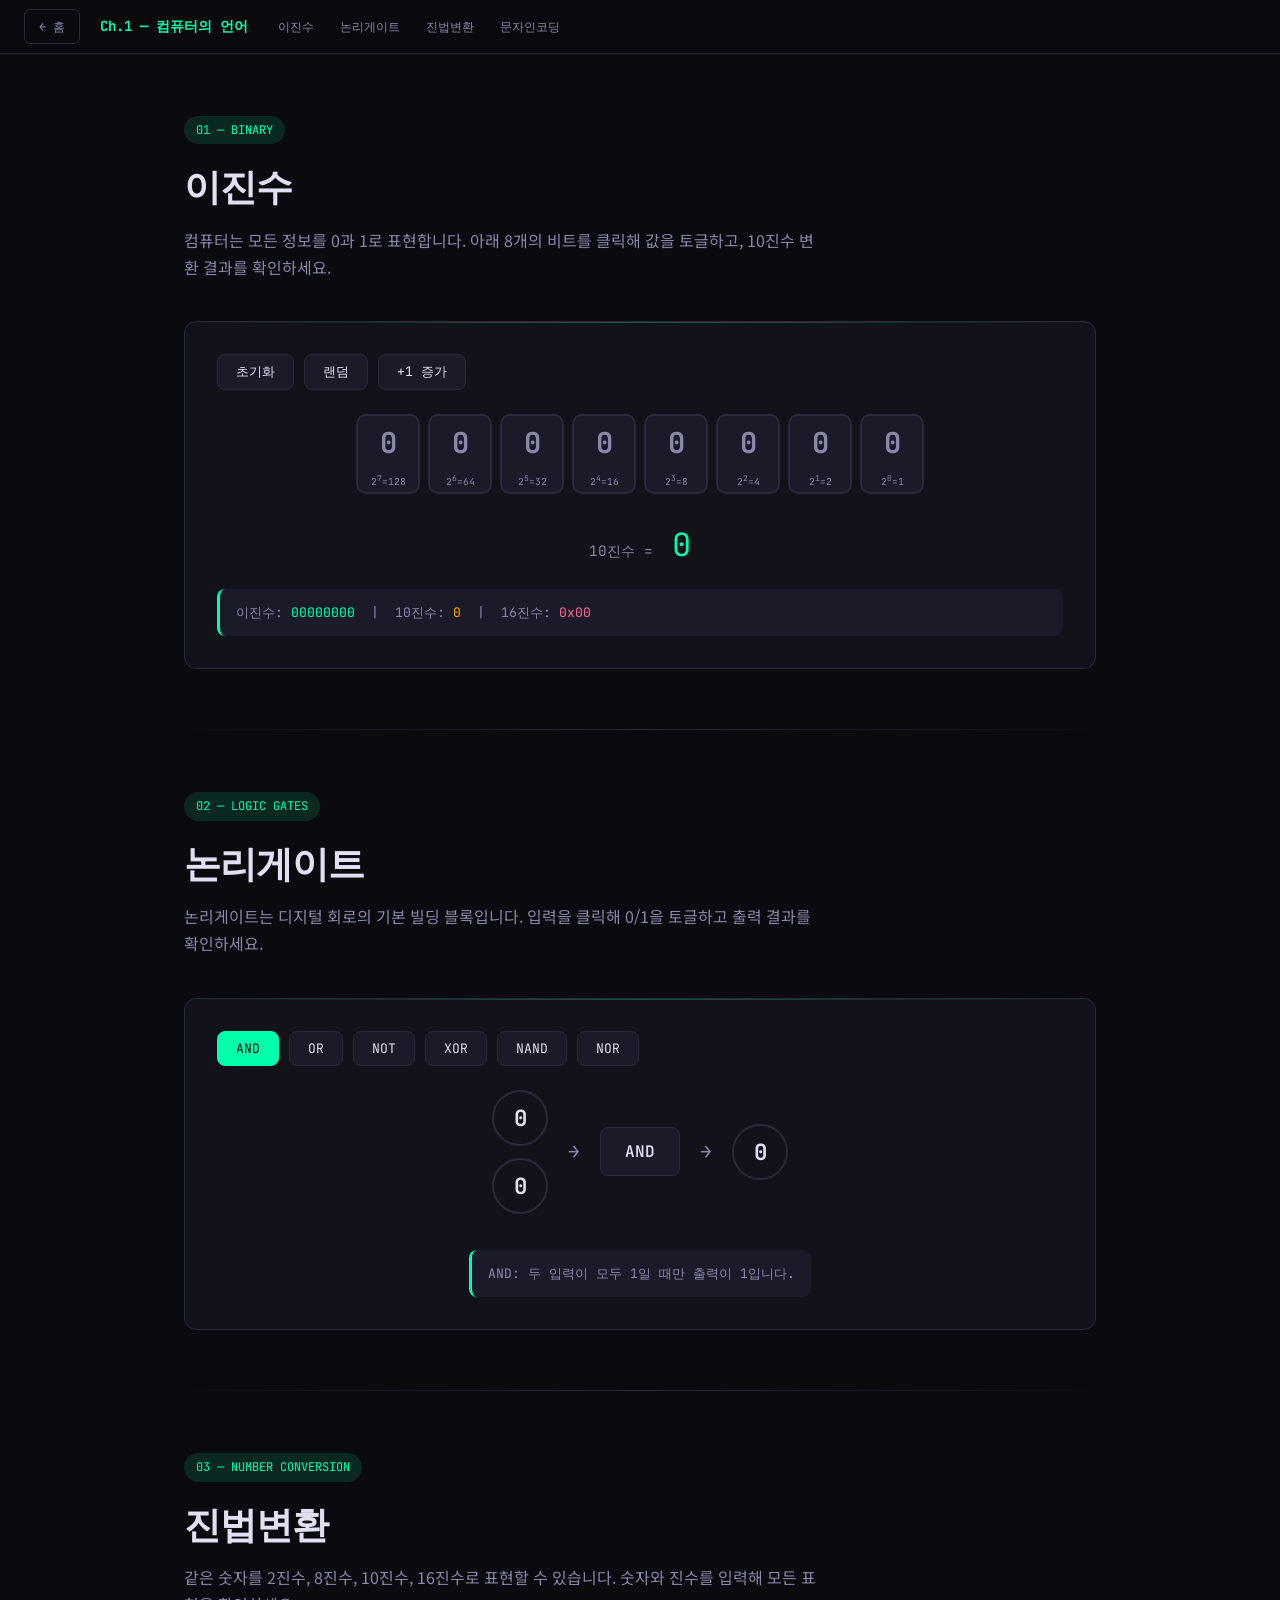
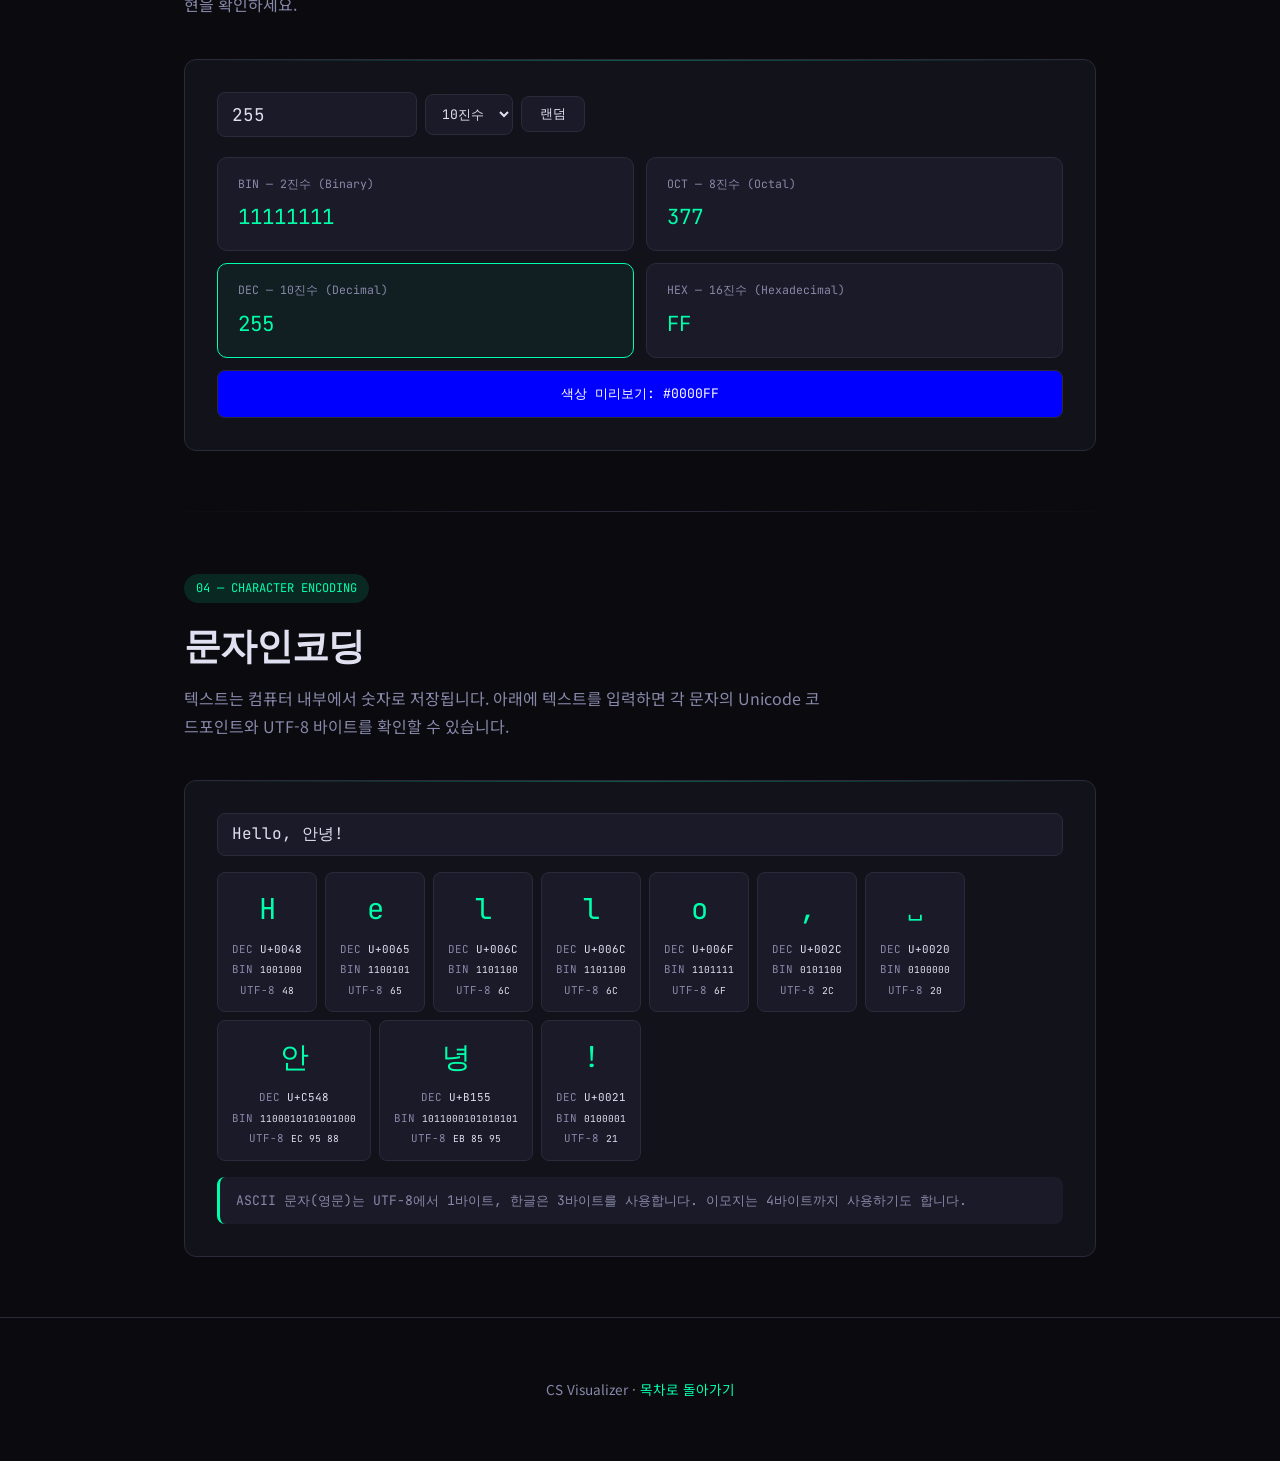
==== ch1.html @ 7693b70a "feat: 멀티페이지 구조로 전환 + 9챕터 24→38개 인터랙티브 섹션 구조 변경: - index.html → 랜딩 페이지 (9챕터 카드) - style.css → 공유 CSS " ====
<!DOCTYPE html>
<html lang="ko">
<head>
<meta charset="UTF-8">
<meta name="viewport" content="width=device-width, initial-scale=1.0">
<title>Ch.1 컴퓨터의 언어 | CS Visualizer</title>
<link href="https://fonts.googleapis.com/css2?family=JetBrains+Mono:wght@300;400;500;600;700&family=Noto+Sans+KR:wght@300;400;500;700&display=swap" rel="stylesheet">
<link rel="stylesheet" href="style.css">
</head>
<body class="page-body">
<nav class="page-nav">
  <a href="index.html" class="nav-back">← 홈</a>
  <div class="nav-chapter-title" style="color:var(--accent)">Ch.1 — 컴퓨터의 언어</div>
  <div class="nav-sections">
    <a href="#binary" class="nav-sec-link">이진수</a>
    <a href="#gates" class="nav-sec-link">논리게이트</a>
    <a href="#numconv" class="nav-sec-link">진법변환</a>
    <a href="#encoding" class="nav-sec-link">문자인코딩</a>
  </div>
</nav>

<!-- SECTION 1: 이진수 -->
<section id="binary">
  <div class="section-header">
    <div class="tag tag-ch1">01 — BINARY</div>
    <h2>이진수</h2>
    <p>컴퓨터는 모든 정보를 0과 1로 표현합니다. 아래 8개의 비트를 클릭해 값을 토글하고, 10진수 변환 결과를 확인하세요.</p>
  </div>
  <div class="viz-box">
    <div class="controls">
      <button class="btn" onclick="resetBinary()">초기화</button>
      <button class="btn" onclick="randomBinary()">랜덤</button>
      <button class="btn" onclick="incrementBinary()">+1 증가</button>
    </div>
    <div class="binary-display" id="binaryDisplay"></div>
    <div class="decimal-result" id="decimalResult">
      <small>10진수 =</small> <span id="decVal">0</span>
    </div>
    <div class="info-text" id="binaryInfo">
      각 비트는 2의 거듭제곱 자리값을 가집니다. 가장 왼쪽 비트(MSB)는 2⁷=128, 가장 오른쪽 비트(LSB)는 2⁰=1입니다.
    </div>
  </div>
</section>

<div class="section-divider"></div>

<!-- SECTION 2: 논리게이트 -->
<section id="gates">
  <div class="section-header">
    <div class="tag tag-ch1">02 — LOGIC GATES</div>
    <h2>논리게이트</h2>
    <p>논리게이트는 디지털 회로의 기본 빌딩 블록입니다. 입력을 클릭해 0/1을 토글하고 출력 결과를 확인하세요.</p>
  </div>
  <div class="viz-box">
    <div class="controls" id="gateTabs"></div>
    <div class="gate-container" id="gateContainer">
      <div class="gate-row" id="gateRow">
        <!-- rendered by JS -->
      </div>
      <div class="info-text" id="gateInfo"></div>
    </div>
  </div>
</section>

<div class="section-divider"></div>

<!-- SECTION 3: 진법변환 -->
<section id="numconv">
  <div class="section-header">
    <div class="tag tag-ch1">03 — NUMBER CONVERSION</div>
    <h2>진법변환</h2>
    <p>같은 숫자를 2진수, 8진수, 10진수, 16진수로 표현할 수 있습니다. 숫자와 진수를 입력해 모든 표현을 확인하세요.</p>
  </div>
  <div class="viz-box">
    <div class="numconv-input-group" style="margin-bottom:20px">
      <input type="text" class="numconv-input" id="numconvInput" placeholder="숫자 입력" value="255" oninput="convertNum()">
      <select class="numconv-select" id="numconvBase" onchange="convertNum()">
        <option value="2">2진수</option>
        <option value="8">8진수</option>
        <option value="10" selected>10진수</option>
        <option value="16">16진수</option>
      </select>
      <button class="btn" onclick="randomNumConv()">랜덤</button>
    </div>
    <div class="numconv-grid" id="numconvGrid"></div>
    <div id="colorPreviewWrap"></div>
  </div>
</section>

<div class="section-divider"></div>

<!-- SECTION 4: 문자인코딩 -->
<section id="encoding">
  <div class="section-header">
    <div class="tag tag-ch1">04 — CHARACTER ENCODING</div>
    <h2>문자인코딩</h2>
    <p>텍스트는 컴퓨터 내부에서 숫자로 저장됩니다. 아래에 텍스트를 입력하면 각 문자의 Unicode 코드포인트와 UTF-8 바이트를 확인할 수 있습니다.</p>
  </div>
  <div class="viz-box">
    <input type="text" class="enc-input" id="encInput" placeholder="텍스트를 입력하세요... (예: Hello, 안녕)" value="Hello, 안녕!" oninput="updateEncoding()">
    <div class="enc-display" id="encDisplay"></div>
    <div class="info-text" style="margin-top:16px">
      ASCII 문자(영문)는 UTF-8에서 1바이트, 한글은 3바이트를 사용합니다. 이모지는 4바이트까지 사용하기도 합니다.
    </div>
  </div>
</section>

<footer>CS Visualizer · <a href="index.html" style="color:var(--accent);text-decoration:none;">목차로 돌아가기</a></footer>

<script>
// ─────────────────────────────────────────
// SECTION 1: BINARY
// ─────────────────────────────────────────
const binaryBits = [0, 0, 0, 0, 0, 0, 0, 0];

function initBinary() {
  const display = document.getElementById('binaryDisplay');
  display.innerHTML = '';
  binaryBits.forEach((bit, i) => {
    const weight = Math.pow(2, 7 - i);
    const cell = document.createElement('div');
    cell.className = 'bit-cell' + (bit ? ' on' : '');
    cell.id = 'bit-' + i;
    cell.innerHTML = `<div class="bit-val">${bit}</div><div class="bit-weight">2<sup>${7 - i}</sup>=${weight}</div>`;
    cell.onclick = () => toggleBit(i);
    display.appendChild(cell);
  });
  updateDecimal();
}

function toggleBit(i) {
  binaryBits[i] = binaryBits[i] ? 0 : 1;
  const cell = document.getElementById('bit-' + i);
  const val = cell.querySelector('.bit-val');
  val.textContent = binaryBits[i];
  if (binaryBits[i]) {
    cell.classList.add('on');
  } else {
    cell.classList.remove('on');
  }
  updateDecimal();
}

function updateDecimal() {
  const dec = binaryBits.reduce((acc, bit, i) => acc + bit * Math.pow(2, 7 - i), 0);
  document.getElementById('decVal').textContent = dec;
  const binStr = binaryBits.join('');
  const hexStr = dec.toString(16).toUpperCase().padStart(2, '0');
  document.getElementById('binaryInfo').innerHTML =
    `이진수: <span style="color:var(--accent)">${binStr}</span> &nbsp;|&nbsp; 10진수: <span style="color:var(--accent4)">${dec}</span> &nbsp;|&nbsp; 16진수: <span style="color:var(--accent2)">0x${hexStr}</span>`;
}

function resetBinary() {
  binaryBits.fill(0);
  initBinary();
}

function randomBinary() {
  for (let i = 0; i < 8; i++) {
    binaryBits[i] = Math.random() > 0.5 ? 1 : 0;
  }
  initBinary();
}

function incrementBinary() {
  let carry = 1;
  for (let i = 7; i >= 0 && carry; i--) {
    const sum = binaryBits[i] + carry;
    binaryBits[i] = sum % 2;
    carry = Math.floor(sum / 2);
  }
  initBinary();
}

// ─────────────────────────────────────────
// SECTION 2: LOGIC GATES
// ─────────────────────────────────────────
const gates = [
  { name: 'AND',  twoInput: true,  fn: (a, b) => a & b,  desc: 'AND: 두 입력이 모두 1일 때만 출력이 1입니다.' },
  { name: 'OR',   twoInput: true,  fn: (a, b) => a | b,  desc: 'OR: 두 입력 중 하나라도 1이면 출력이 1입니다.' },
  { name: 'NOT',  twoInput: false, fn: (a) => a ? 0 : 1, desc: 'NOT: 입력의 반대 값을 출력합니다. 인버터라고도 합니다.' },
  { name: 'XOR',  twoInput: true,  fn: (a, b) => a ^ b,  desc: 'XOR: 두 입력이 다를 때만 출력이 1입니다 (배타적 OR).' },
  { name: 'NAND', twoInput: true,  fn: (a, b) => (a & b) ? 0 : 1, desc: 'NAND: AND의 반대입니다. 두 입력이 모두 1일 때만 출력이 0입니다.' },
  { name: 'NOR',  twoInput: true,  fn: (a, b) => (a | b) ? 0 : 1, desc: 'NOR: OR의 반대입니다. 두 입력이 모두 0일 때만 출력이 1입니다.' },
];

let gateIdx = 0;
let gateInputs = [0, 0];

function initGates() {
  const tabsEl = document.getElementById('gateTabs');
  tabsEl.innerHTML = '';
  gates.forEach((g, i) => {
    const btn = document.createElement('button');
    btn.className = 'btn' + (i === gateIdx ? ' active' : '');
    btn.textContent = g.name;
    btn.onclick = () => { gateIdx = i; gateInputs = [0, 0]; renderGate(); };
    tabsEl.appendChild(btn);
  });
  renderGate();
}

function renderGate() {
  // update tab highlight
  const tabs = document.querySelectorAll('#gateTabs .btn');
  tabs.forEach((t, i) => t.classList.toggle('active', i === gateIdx));

  const g = gates[gateIdx];
  const row = document.getElementById('gateRow');
  row.innerHTML = '';

  if (g.twoInput) {
    // Input A
    const inA = makeGateInput(0);
    // Arrow
    const arr1 = document.createElement('div');
    arr1.style.cssText = 'font-family:JetBrains Mono,monospace;color:var(--text-dim);font-size:1.2rem;';
    arr1.textContent = '→';
    // Gate symbol
    const sym = document.createElement('div');
    sym.className = 'gate-symbol';
    sym.textContent = g.name;
    // Arrow
    const arr2 = document.createElement('div');
    arr2.style.cssText = 'font-family:JetBrains Mono,monospace;color:var(--text-dim);font-size:1.2rem;';
    arr2.textContent = '→';
    // Output
    const out = makeGateOutput(g.fn(gateInputs[0], gateInputs[1]));
    // Input B below (we stack inputs vertically)
    const inB = makeGateInput(1);

    // Layout: [A, B] GATE out
    const inputsWrap = document.createElement('div');
    inputsWrap.style.cssText = 'display:flex;flex-direction:column;gap:12px;align-items:center;';
    inputsWrap.appendChild(inA);
    inputsWrap.appendChild(inB);

    row.appendChild(inputsWrap);
    row.appendChild(arr1);
    row.appendChild(sym);
    row.appendChild(arr2);
    row.appendChild(out);
  } else {
    // NOT gate: single input
    const inA = makeGateInput(0);
    const arr1 = document.createElement('div');
    arr1.style.cssText = 'font-family:JetBrains Mono,monospace;color:var(--text-dim);font-size:1.2rem;';
    arr1.textContent = '→';
    const sym = document.createElement('div');
    sym.className = 'gate-symbol';
    sym.textContent = g.name;
    const arr2 = document.createElement('div');
    arr2.style.cssText = 'font-family:JetBrains Mono,monospace;color:var(--text-dim);font-size:1.2rem;';
    arr2.textContent = '→';
    const out = makeGateOutput(g.fn(gateInputs[0]));

    row.appendChild(inA);
    row.appendChild(arr1);
    row.appendChild(sym);
    row.appendChild(arr2);
    row.appendChild(out);
  }

  document.getElementById('gateInfo').textContent = g.desc;
}

function makeGateInput(idx) {
  const el = document.createElement('div');
  el.className = 'gate-input' + (gateInputs[idx] ? ' on' : '');
  el.textContent = gateInputs[idx];
  el.onclick = () => {
    gateInputs[idx] = gateInputs[idx] ? 0 : 1;
    renderGate();
  };
  return el;
}

function makeGateOutput(val) {
  const el = document.createElement('div');
  el.className = 'gate-output' + (val ? ' on' : '');
  el.textContent = val;
  return el;
}

function rGate() {
  renderGate();
}

// ─────────────────────────────────────────
// SECTION 3: NUMBER CONVERSION
// ─────────────────────────────────────────
const baseNames = { 2: '2진수 (Binary)', 8: '8진수 (Octal)', 10: '10진수 (Decimal)', 16: '16진수 (Hexadecimal)' };
const baseLabels = { 2: 'BIN', 8: 'OCT', 10: 'DEC', 16: 'HEX' };

function convertNum() {
  const rawInput = document.getElementById('numconvInput').value.trim();
  const base = parseInt(document.getElementById('numconvBase').value);
  const grid = document.getElementById('numconvGrid');
  const colorWrap = document.getElementById('colorPreviewWrap');

  if (!rawInput) { grid.innerHTML = ''; colorWrap.innerHTML = ''; return; }

  let decimal;
  try {
    decimal = parseInt(rawInput, base);
  } catch (e) { decimal = NaN; }

  if (isNaN(decimal) || decimal < 0) {
    grid.innerHTML = '<div style="font-family:JetBrains Mono,monospace;color:var(--danger);font-size:0.85rem;">유효하지 않은 입력입니다.</div>';
    colorWrap.innerHTML = '';
    return;
  }

  const conversions = [
    { base: 2,  value: decimal.toString(2) },
    { base: 8,  value: decimal.toString(8) },
    { base: 10, value: decimal.toString(10) },
    { base: 16, value: decimal.toString(16).toUpperCase() },
  ];

  grid.innerHTML = '';
  conversions.forEach(c => {
    const card = document.createElement('div');
    card.className = 'numconv-card' + (c.base === base ? ' highlight' : '');
    card.innerHTML = `
      <div class="numconv-base">${baseLabels[c.base]} — ${baseNames[c.base]}</div>
      <div class="numconv-value">${c.value}</div>
    `;
    grid.appendChild(card);
  });

  // Color preview for hex values in range 000000 – FFFFFF
  colorWrap.innerHTML = '';
  const hexVal = decimal.toString(16).padStart(6, '0');
  if (decimal >= 0 && decimal <= 0xFFFFFF) {
    const preview = document.createElement('div');
    preview.className = 'color-preview';
    const bg = '#' + hexVal.slice(-6).padStart(6, '0');
    const luminance = (parseInt(hexVal.slice(-6).padStart(6, '0'), 16) >> 16 & 0xff) * 0.299
      + (parseInt(hexVal.slice(-6).padStart(6, '0'), 16) >> 8 & 0xff) * 0.587
      + (parseInt(hexVal.slice(-6).padStart(6, '0'), 16) & 0xff) * 0.114;
    preview.style.background = bg;
    preview.style.color = luminance > 128 ? '#000' : '#fff';
    preview.textContent = `색상 미리보기: #${decimal.toString(16).toUpperCase().padStart(6, '0')}`;
    colorWrap.appendChild(preview);
  }
}

function randomNumConv() {
  const val = Math.floor(Math.random() * 65536);
  document.getElementById('numconvInput').value = val;
  document.getElementById('numconvBase').value = '10';
  convertNum();
}

// ─────────────────────────────────────────
// SECTION 4: CHARACTER ENCODING
// ─────────────────────────────────────────
function getUTF8Bytes(codePoint) {
  const bytes = [];
  if (codePoint <= 0x7F) {
    bytes.push(codePoint);
  } else if (codePoint <= 0x7FF) {
    bytes.push(0xC0 | (codePoint >> 6));
    bytes.push(0x80 | (codePoint & 0x3F));
  } else if (codePoint <= 0xFFFF) {
    bytes.push(0xE0 | (codePoint >> 12));
    bytes.push(0x80 | ((codePoint >> 6) & 0x3F));
    bytes.push(0x80 | (codePoint & 0x3F));
  } else {
    bytes.push(0xF0 | (codePoint >> 18));
    bytes.push(0x80 | ((codePoint >> 12) & 0x3F));
    bytes.push(0x80 | ((codePoint >> 6) & 0x3F));
    bytes.push(0x80 | (codePoint & 0x3F));
  }
  return bytes;
}

function updateEncoding() {
  const text = document.getElementById('encInput').value;
  const display = document.getElementById('encDisplay');
  display.innerHTML = '';

  if (!text) return;

  // iterate over code points (handles emoji/surrogate pairs)
  const codePoints = [...text];
  codePoints.slice(0, 40).forEach(char => {
    const cp = char.codePointAt(0);
    const utf8 = getUTF8Bytes(cp);
    const hexBytes = utf8.map(b => b.toString(16).toUpperCase().padStart(2, '0')).join(' ');
    const binStr = cp.toString(2).padStart(cp > 0x7F ? (cp > 0x7FF ? (cp > 0xFFFF ? 21 : 16) : 11) : 7, '0');

    const card = document.createElement('div');
    card.className = 'enc-char-card';
    card.innerHTML = `
      <div class="enc-glyph">${char === ' ' ? '␣' : char}</div>
      <div class="enc-row">DEC <span>U+${cp.toString(16).toUpperCase().padStart(4, '0')}</span></div>
      <div class="enc-row">BIN <span style="font-size:0.6rem">${binStr}</span></div>
      <div class="enc-row">UTF-8 <span style="font-size:0.6rem">${hexBytes}</span></div>
    `;
    display.appendChild(card);
  });

  if (codePoints.length > 40) {
    const more = document.createElement('div');
    more.style.cssText = 'font-family:JetBrains Mono,monospace;font-size:0.75rem;color:var(--text-dim);align-self:center;padding:12px;';
    more.textContent = `... +${codePoints.length - 40}개`;
    display.appendChild(more);
  }
}

// ─────────────────────────────────────────
// INIT
// ─────────────────────────────────────────
initBinary();
initGates();
convertNum();
updateEncoding();
</script>
</body>
</html>
---- style.css ----
:root{--bg:#0a0a0f;--surface:#12121a;--surface2:#1a1a28;--border:#2a2a3a;--text:#e0e0f0;--text-dim:#8888aa;--accent:#00ffaa;--accent2:#ff6b9d;--accent3:#6b8aff;--accent4:#ffaa00;--danger:#ff4466;--success:#00cc88;--glow:0 0 20px rgba(0,255,170,0.15);--radius:12px;}
*{margin:0;padding:0;box-sizing:border-box;}html{scroll-behavior:smooth;}
body{background:var(--bg);color:var(--text);font-family:'Noto Sans KR',sans-serif;line-height:1.7;overflow-x:hidden;}
code,.mono{font-family:'JetBrains Mono',monospace;}
.hero{min-height:100vh;display:flex;flex-direction:column;align-items:center;justify-content:center;text-align:center;position:relative;overflow:hidden;}
.hero::before{content:'';position:absolute;inset:0;background:radial-gradient(ellipse 600px 400px at 30% 40%,rgba(0,255,170,0.06),transparent),radial-gradient(ellipse 500px 500px at 70% 60%,rgba(107,138,255,0.06),transparent);}
.hero-grid{position:absolute;inset:0;background-image:linear-gradient(rgba(255,255,255,0.02) 1px,transparent 1px),linear-gradient(90deg,rgba(255,255,255,0.02) 1px,transparent 1px);background-size:60px 60px;animation:gridMove 20s linear infinite;}
@keyframes gridMove{0%{transform:translate(0,0)}100%{transform:translate(60px,60px)}}
.hero h1{font-family:'JetBrains Mono',monospace;font-size:clamp(2.5rem,6vw,5rem);font-weight:700;letter-spacing:-2px;position:relative;z-index:1;}
.hero h1 span{color:var(--accent);}
.hero>p{font-size:1.1rem;color:var(--text-dim);margin-top:1rem;position:relative;z-index:1;max-width:620px;padding:0 20px;}
.chapter-nav{display:grid;grid-template-columns:repeat(4,1fr);gap:10px;margin-top:2.5rem;position:relative;z-index:1;padding:0 20px;max-width:860px;width:100%;}
.ch-card{background:var(--surface);border:1px solid var(--border);border-radius:var(--radius);padding:14px 12px;text-decoration:none;transition:all 0.25s;text-align:left;}
.ch-card:hover{transform:translateY(-3px);box-shadow:0 8px 24px rgba(0,0,0,0.4);}
.ch-card-num{font-family:'JetBrains Mono',monospace;font-size:0.65rem;color:var(--text-dim);letter-spacing:2px;margin-bottom:4px;}
.ch-card-name{font-family:'JetBrains Mono',monospace;font-size:0.88rem;font-weight:700;margin-bottom:6px;}
.ch-card-topics{font-size:0.72rem;color:var(--text-dim);line-height:1.5;}
.ch1 .ch-card-name{color:var(--accent);}.ch1:hover{border-color:var(--accent);}
.ch2 .ch-card-name{color:var(--accent3);}.ch2:hover{border-color:var(--accent3);}
.ch3 .ch-card-name{color:var(--accent4);}.ch3:hover{border-color:var(--accent4);}
.ch4 .ch-card-name{color:var(--accent2);}.ch4:hover{border-color:var(--accent2);}
.ch5 .ch-card-name{color:var(--danger);}.ch5:hover{border-color:var(--danger);}
.ch6 .ch-card-name{color:var(--success);}.ch6:hover{border-color:var(--success);}
.ch7 .ch-card-name{color:#a855f7;}.ch7:hover{border-color:#a855f7;}
.chapter-banner{max-width:960px;margin:0 auto;padding:70px 24px 40px;}
.chapter-banner .ch-num{font-family:'JetBrains Mono',monospace;font-size:0.72rem;font-weight:600;letter-spacing:3px;color:var(--text-dim);margin-bottom:10px;}
.chapter-banner h2{font-family:'JetBrains Mono',monospace;font-size:clamp(2rem,5vw,3.2rem);font-weight:700;letter-spacing:-1px;margin-bottom:12px;}
.chapter-banner .ch-desc{color:var(--text-dim);font-size:1rem;max-width:640px;margin-bottom:20px;}
.chapter-banner .ch-pills{display:flex;flex-wrap:wrap;gap:8px;}
.chapter-banner .ch-pills span{font-family:'JetBrains Mono',monospace;font-size:0.75rem;padding:4px 14px;border-radius:100px;background:var(--surface);border:1px solid var(--border);color:var(--text-dim);}
.cb1 h2{color:var(--accent);}.cb2 h2{color:var(--accent3);}.cb3 h2{color:var(--accent4);}
.cb4 h2{color:var(--accent2);}.cb5 h2{color:var(--danger);}.cb6 h2{color:var(--success);}.cb7 h2{color:#a855f7;}
section{max-width:960px;margin:0 auto;padding:60px 24px;}
.section-header{margin-bottom:2.5rem;}
.section-header .tag{display:inline-flex;align-items:center;gap:6px;font-family:'JetBrains Mono',monospace;font-size:0.75rem;padding:4px 12px;border-radius:100px;margin-bottom:12px;}
.tag-ch1{background:rgba(0,255,170,0.12);color:var(--accent);}
.tag-ch2{background:rgba(107,138,255,0.12);color:var(--accent3);}
.tag-ch3{background:rgba(255,170,0,0.12);color:var(--accent4);}
.tag-ch4{background:rgba(255,107,157,0.12);color:var(--accent2);}
.tag-ch5{background:rgba(255,68,102,0.12);color:var(--danger);}
.tag-ch6{background:rgba(0,204,136,0.12);color:var(--success);}
.tag-ch7{background:rgba(168,85,247,0.12);color:#a855f7;}
.section-header h2{font-family:'JetBrains Mono',monospace;font-size:clamp(1.6rem,4vw,2.3rem);font-weight:700;letter-spacing:-1px;}
.section-header p{color:var(--text-dim);margin-top:8px;font-size:1rem;max-width:640px;}
.viz-box{background:var(--surface);border:1px solid var(--border);border-radius:var(--radius);padding:32px;margin-top:1.5rem;position:relative;overflow:hidden;}
.viz-box::before{content:'';position:absolute;top:0;left:0;right:0;height:1px;background:linear-gradient(90deg,transparent,var(--accent),transparent);opacity:0.3;}
.controls{display:flex;flex-wrap:wrap;gap:10px;margin-bottom:24px;}
.btn{font-family:'JetBrains Mono',monospace;font-size:0.82rem;padding:8px 18px;border:1px solid var(--border);border-radius:8px;background:var(--surface2);color:var(--text);cursor:pointer;transition:all 0.2s;user-select:none;}
.btn:hover{border-color:var(--accent);color:var(--accent);background:rgba(0,255,170,0.05);}
.btn.active{border-color:var(--accent);color:var(--bg);background:var(--accent);}
.btn.danger{border-color:var(--danger);color:var(--danger);}
.btn.danger:hover{background:var(--danger);color:#fff;}
.btn:disabled{opacity:0.3;cursor:not-allowed;pointer-events:none;}
canvas{display:block;width:100%;border-radius:8px;}
.info-text{font-family:'JetBrains Mono',monospace;font-size:0.82rem;color:var(--text-dim);margin-top:16px;padding:12px 16px;background:var(--surface2);border-radius:8px;border-left:3px solid var(--accent);line-height:1.8;}
/* BINARY */
.binary-display{display:flex;gap:8px;justify-content:center;flex-wrap:wrap;margin:24px 0;}
.bit-cell{width:64px;height:80px;display:flex;flex-direction:column;align-items:center;justify-content:center;background:var(--surface2);border:2px solid var(--border);border-radius:10px;cursor:pointer;transition:all 0.25s;user-select:none;}
.bit-cell:hover{border-color:var(--accent);transform:translateY(-2px);}
.bit-cell.on{border-color:var(--accent);background:rgba(0,255,170,0.1);box-shadow:0 0 20px rgba(0,255,170,0.15);}
.bit-cell .bit-val{font-family:'JetBrains Mono',monospace;font-size:1.8rem;font-weight:700;color:var(--text-dim);transition:all 0.25s;}
.bit-cell.on .bit-val{color:var(--accent);}
.bit-cell .bit-weight{font-family:'JetBrains Mono',monospace;font-size:0.6rem;color:var(--text-dim);margin-top:4px;}
.decimal-result{text-align:center;font-family:'JetBrains Mono',monospace;font-size:2rem;color:var(--accent);margin-top:16px;}
.decimal-result small{font-size:0.9rem;color:var(--text-dim);}
/* LOGIC GATES */
.gate-container{display:flex;flex-direction:column;gap:20px;align-items:center;}
.gate-row{display:flex;align-items:center;gap:20px;flex-wrap:wrap;justify-content:center;}
.gate-input{width:56px;height:56px;display:flex;align-items:center;justify-content:center;font-family:'JetBrains Mono',monospace;font-size:1.4rem;font-weight:700;border:2px solid var(--border);border-radius:50%;cursor:pointer;transition:all 0.25s;user-select:none;}
.gate-input.on{border-color:var(--accent);background:rgba(0,255,170,0.15);color:var(--accent);box-shadow:0 0 16px rgba(0,255,170,0.2);}
.gate-symbol{font-family:'JetBrains Mono',monospace;font-size:1rem;font-weight:600;padding:10px 20px;background:var(--surface2);border:1px solid var(--border);border-radius:8px;min-width:80px;text-align:center;}
.gate-output{width:56px;height:56px;display:flex;align-items:center;justify-content:center;font-family:'JetBrains Mono',monospace;font-size:1.4rem;font-weight:700;border:2px solid var(--border);border-radius:50%;transition:all 0.3s;}
.gate-output.on{border-color:var(--accent2);background:rgba(255,107,157,0.15);color:var(--accent2);box-shadow:0 0 16px rgba(255,107,157,0.2);}
/* NUMCONV */
.numconv-row{display:grid;grid-template-columns:1fr auto 1fr;gap:16px;align-items:start;margin-bottom:20px;}
.numconv-input-group{display:flex;gap:8px;align-items:center;}
.numconv-input{background:var(--surface2);border:1px solid var(--border);border-radius:8px;color:var(--text);font-family:'JetBrains Mono',monospace;font-size:1.1rem;padding:10px 14px;width:200px;outline:none;}
.numconv-input:focus{border-color:var(--accent);}
.numconv-select{background:var(--surface2);border:1px solid var(--border);border-radius:8px;color:var(--text);font-family:'JetBrains Mono',monospace;font-size:0.82rem;padding:10px 12px;outline:none;cursor:pointer;}
.numconv-grid{display:grid;grid-template-columns:repeat(2,1fr);gap:12px;margin-top:16px;}
.numconv-card{background:var(--surface2);border:1px solid var(--border);border-radius:10px;padding:16px 20px;transition:all 0.2s;}
.numconv-card.highlight{border-color:var(--accent);background:rgba(0,255,170,0.05);}
.numconv-base{font-family:'JetBrains Mono',monospace;font-size:0.72rem;color:var(--text-dim);margin-bottom:6px;}
.numconv-value{font-family:'JetBrains Mono',monospace;font-size:1.3rem;color:var(--accent);word-break:break-all;min-height:28px;}
.numconv-arrow{font-family:'JetBrains Mono',monospace;font-size:1.5rem;color:var(--text-dim);text-align:center;padding-top:20px;}
.color-preview{height:48px;border-radius:8px;margin-top:12px;transition:background 0.3s;display:flex;align-items:center;justify-content:center;font-family:'JetBrains Mono',monospace;font-size:0.82rem;border:1px solid var(--border);}
/* ENCODING */
.enc-input{background:var(--surface2);border:1px solid var(--border);border-radius:8px;color:var(--text);font-family:'JetBrains Mono',monospace;font-size:1rem;padding:10px 14px;width:100%;outline:none;margin-bottom:16px;}
.enc-input:focus{border-color:var(--accent);}
.enc-display{display:flex;flex-wrap:wrap;gap:8px;min-height:100px;}
.enc-char-card{background:var(--surface2);border:1px solid var(--border);border-radius:8px;padding:12px 14px;text-align:center;min-width:90px;animation:fadeIn 0.2s;}
@keyframes fadeIn{from{opacity:0;transform:scale(0.9)}to{opacity:1;transform:scale(1)}}
.enc-glyph{font-size:1.8rem;color:var(--accent);margin-bottom:6px;min-height:2rem;font-family:'JetBrains Mono',monospace;}
.enc-row{font-family:'JetBrains Mono',monospace;font-size:0.68rem;color:var(--text-dim);margin-top:2px;}
.enc-row span{color:var(--text);}
/* LINKED LIST */
.ll-compare{display:grid;grid-template-columns:1fr 1fr;gap:20px;margin-bottom:16px;}
.ll-panel-title{font-family:'JetBrains Mono',monospace;font-size:0.9rem;font-weight:600;margin-bottom:10px;display:flex;align-items:center;gap:8px;}
.arr-visual{display:flex;gap:3px;flex-wrap:wrap;min-height:56px;align-items:center;padding:8px 0;}
.arr-cell{width:46px;height:46px;display:flex;flex-direction:column;align-items:center;justify-content:center;background:rgba(107,138,255,0.12);border:1px solid rgba(107,138,255,0.4);border-radius:6px;font-family:'JetBrains Mono',monospace;font-size:0.9rem;color:var(--accent3);transition:all 0.3s;}
.arr-cell.highlight{background:rgba(107,138,255,0.3);border-color:var(--accent3);transform:scale(1.1);}
.arr-idx{font-size:0.5rem;color:var(--text-dim);}
.ll-visual{display:flex;flex-wrap:wrap;gap:0;min-height:56px;align-items:center;padding:8px 0;}
.ll-node{display:flex;align-items:center;}
.ll-val-box{width:46px;height:46px;display:flex;align-items:center;justify-content:center;background:rgba(0,255,170,0.08);border:1px solid rgba(0,255,170,0.3);border-radius:6px 0 0 6px;font-family:'JetBrains Mono',monospace;font-size:0.9rem;color:var(--accent);transition:all 0.3s;}
.ll-ptr-box{width:28px;height:46px;display:flex;align-items:center;justify-content:center;background:rgba(0,255,170,0.04);border:1px solid rgba(0,255,170,0.2);border-radius:0 6px 6px 0;font-size:0.7rem;color:var(--text-dim);}
.ll-arrow{font-family:'JetBrains Mono',monospace;font-size:0.9rem;color:var(--text-dim);padding:0 3px;}
.ll-null{font-family:'JetBrains Mono',monospace;font-size:0.75rem;color:var(--text-dim);padding-left:6px;opacity:0.5;}
.ll-node.highlight .ll-val-box{background:rgba(0,255,170,0.25);border-color:var(--accent);}
.complexity-row{display:flex;gap:8px;margin-top:12px;flex-wrap:wrap;}
.complexity-badge{font-family:'JetBrains Mono',monospace;font-size:0.72rem;padding:4px 10px;border-radius:100px;border:1px solid var(--border);color:var(--text-dim);}
.complexity-badge.fast{border-color:var(--accent);color:var(--accent);background:rgba(0,255,170,0.08);}
.complexity-badge.slow{border-color:var(--danger);color:var(--danger);background:rgba(255,68,102,0.08);}
/* BST */
.bst-controls{display:flex;gap:8px;margin-bottom:16px;flex-wrap:wrap;}
.bst-input{background:var(--surface2);border:1px solid var(--border);border-radius:8px;color:var(--text);font-family:'JetBrains Mono',monospace;font-size:0.9rem;padding:8px 12px;width:100px;outline:none;}
.bst-input:focus{border-color:var(--accent);}
.bst-info{font-family:'JetBrains Mono',monospace;font-size:0.8rem;color:var(--text-dim);margin-top:8px;min-height:20px;}
/* HASH TABLE */
.ht-inputs{display:flex;gap:8px;margin-bottom:16px;flex-wrap:wrap;}
.ht-input{background:var(--surface2);border:1px solid var(--border);border-radius:8px;color:var(--text);font-family:'JetBrains Mono',monospace;font-size:0.85rem;padding:8px 12px;width:130px;outline:none;}
.ht-input:focus{border-color:var(--accent);}
.ht-visual{display:flex;flex-direction:column;gap:4px;margin-top:8px;}
.ht-bucket{display:flex;align-items:center;gap:8px;padding:8px 12px;background:var(--surface2);border:1px solid var(--border);border-radius:6px;transition:all 0.35s;}
.ht-bucket.ht-highlight{border-color:var(--accent);background:rgba(0,255,170,0.06);box-shadow:0 0 12px rgba(0,255,170,0.1);}
.ht-idx{font-family:'JetBrains Mono',monospace;font-size:0.78rem;color:var(--text-dim);width:22px;flex-shrink:0;}
.ht-chain{display:flex;align-items:center;gap:4px;flex-wrap:wrap;min-height:24px;}
.ht-entry{display:flex;align-items:center;gap:3px;background:rgba(0,255,170,0.1);border:1px solid rgba(0,255,170,0.25);border-radius:4px;padding:3px 8px;}
.ht-key{font-family:'JetBrains Mono',monospace;font-size:0.75rem;color:var(--accent);}
.ht-sep{color:var(--text-dim);font-size:0.8rem;}
.ht-val{font-family:'JetBrains Mono',monospace;font-size:0.75rem;color:var(--text);}
.ht-link{font-family:'JetBrains Mono',monospace;font-size:0.8rem;color:var(--text-dim);padding:0 2px;}
.ht-empty{font-family:'JetBrains Mono',monospace;font-size:0.72rem;color:var(--text-dim);opacity:0.35;}
.ht-formula{background:var(--surface2);border:1px solid var(--border);border-radius:8px;padding:10px 16px;margin-top:10px;font-family:'JetBrains Mono',monospace;font-size:0.82rem;color:var(--text-dim);text-align:center;}
/* SORTING */
.sort-bars{display:flex;align-items:flex-end;gap:3px;height:260px;padding:0 4px;}
.sort-bar{flex:1;background:var(--accent3);border-radius:3px 3px 0 0;transition:height 0.15s,background 0.15s;min-width:4px;}
.sort-bar.comparing{background:var(--accent4);}.sort-bar.swapping{background:var(--accent2);}.sort-bar.sorted{background:var(--accent);}
.sort-speed{display:flex;align-items:center;gap:10px;font-family:'JetBrains Mono',monospace;font-size:0.8rem;color:var(--text-dim);}
.sort-speed input[type=range]{-webkit-appearance:none;width:120px;height:4px;background:var(--border);border-radius:2px;outline:none;}
.sort-speed input[type=range]::-webkit-slider-thumb{-webkit-appearance:none;width:14px;height:14px;background:var(--accent);border-radius:50%;cursor:pointer;}
.sort-array-view{display:flex;flex-wrap:wrap;gap:3px;margin-top:10px;justify-content:center;}
.sarr-cell{font-family:'JetBrains Mono',monospace;font-size:0.72rem;min-width:26px;padding:2px 4px;text-align:center;border:1px solid var(--border);border-radius:4px;background:var(--surface2);transition:background 0.15s,border-color 0.15s,color 0.15s;}
.sarr-cell.comparing{border-color:var(--accent4);background:rgba(255,217,61,0.2);color:var(--accent4);}
.sarr-cell.swapping{border-color:var(--accent2);background:rgba(255,107,157,0.25);color:var(--accent2);}
.sarr-cell.sorted{border-color:var(--accent);background:rgba(0,255,170,0.1);color:var(--accent);}
/* STACK & QUEUE */
.ds-container{display:flex;gap:40px;flex-wrap:wrap;justify-content:center;}
.ds-panel{flex:1;min-width:280px;max-width:400px;}
.ds-panel h3{font-family:'JetBrains Mono',monospace;font-size:1.1rem;margin-bottom:16px;display:flex;align-items:center;gap:8px;}
.ds-visual{min-height:300px;background:var(--surface2);border:1px solid var(--border);border-radius:8px;padding:16px;display:flex;flex-direction:column;gap:6px;}
.ds-item{padding:10px 16px;font-family:'JetBrains Mono',monospace;font-size:0.9rem;border-radius:6px;animation:itemIn 0.3s ease-out;display:flex;justify-content:space-between;align-items:center;}
.ds-item .idx{font-size:0.7rem;opacity:0.5;}
@keyframes itemIn{from{opacity:0;transform:translateX(-20px)}to{opacity:1;transform:translateX(0)}}
.stack-item{background:rgba(107,138,255,0.15);border:1px solid rgba(107,138,255,0.3);color:var(--accent3);}
.queue-item{background:rgba(255,170,0,0.12);border:1px solid rgba(255,170,0,0.3);color:var(--accent4);}
.ds-controls{display:flex;gap:8px;margin-top:12px;}
.ds-empty{color:var(--text-dim);font-family:'JetBrains Mono',monospace;font-size:0.8rem;text-align:center;padding:40px;opacity:0.5;}
/* SEARCH */
.search-grid{display:grid;grid-template-columns:1fr 1fr;gap:24px;}
.search-label{font-family:'JetBrains Mono',monospace;font-size:0.8rem;color:var(--text-dim);margin-bottom:8px;}
.search-arr{display:flex;gap:3px;flex-wrap:wrap;min-height:40px;}
.search-cell{width:34px;height:34px;display:flex;align-items:center;justify-content:center;font-family:'JetBrains Mono',monospace;font-size:0.75rem;background:var(--surface2);border:1px solid var(--border);border-radius:4px;transition:all 0.2s;}
.search-cell.cur{border-color:var(--accent4);background:rgba(255,170,0,0.2);color:var(--accent4);}
.search-cell.found{border-color:var(--accent);background:rgba(0,255,170,0.2);color:var(--accent);}
.search-cell.range{border-color:var(--accent3);background:rgba(107,138,255,0.1);}
.search-cell.mid{border-color:var(--accent2);background:rgba(255,107,157,0.25);color:var(--accent2);}
.search-cell.out{opacity:0.2;}
.search-steps{font-family:'JetBrains Mono',monospace;font-size:2rem;font-weight:700;color:var(--accent);text-align:center;margin-top:10px;}
.search-steps small{font-size:0.8rem;color:var(--text-dim);}
.search-input-row{display:flex;gap:8px;margin-bottom:16px;align-items:center;flex-wrap:wrap;}
.search-input{background:var(--surface2);border:1px solid var(--border);border-radius:8px;color:var(--text);font-family:'JetBrains Mono',monospace;font-size:0.9rem;padding:8px 12px;width:80px;outline:none;}
.search-input:focus{border-color:var(--accent);}
/* RECURSION */
.recursion-controls{display:flex;gap:12px;align-items:center;margin-bottom:16px;flex-wrap:wrap;}
.recursion-n-display{font-family:'JetBrains Mono',monospace;font-size:1rem;color:var(--accent);}
.recursion-stack-visual{display:flex;flex-direction:column-reverse;gap:4px;margin-top:12px;}
.call-frame{background:var(--surface2);border:1px solid var(--border);border-left:3px solid var(--accent3);border-radius:0 8px 8px 0;padding:10px 16px;font-family:'JetBrains Mono',monospace;font-size:0.82rem;display:flex;justify-content:space-between;align-items:center;animation:fadeSlideIn 0.3s ease-out;}
.call-frame.base-case{border-left-color:var(--accent);}
.call-fn{color:var(--accent3);}.call-frame.base-case .call-fn{color:var(--accent);}
.call-result{color:var(--text-dim);font-size:0.75rem;}
@keyframes fadeSlideIn{from{opacity:0;transform:translateY(6px)}to{opacity:1;transform:translateY(0)}}
/* BIG-O */
.bigo-legend{display:flex;flex-wrap:wrap;gap:14px;margin-top:14px;}
.bigo-item{display:flex;align-items:center;gap:6px;font-family:'JetBrains Mono',monospace;font-size:0.78rem;}
.bigo-dot{width:12px;height:12px;border-radius:50%;}
.bigo-n-display{font-family:'JetBrains Mono',monospace;font-size:0.82rem;color:var(--text-dim);margin-left:auto;}
/* MEMORY */
.memory-grid{display:grid;grid-template-columns:repeat(16,1fr);gap:2px;margin:20px 0;}
.mem-cell{aspect-ratio:1;border-radius:3px;background:var(--surface2);border:1px solid var(--border);transition:all 0.3s;display:flex;align-items:center;justify-content:center;font-family:'JetBrains Mono',monospace;font-size:0.55rem;color:transparent;}
.mem-cell.allocated{color:rgba(0,0,0,0.5);font-weight:600;}
.mem-legend{display:flex;gap:16px;flex-wrap:wrap;margin-top:12px;}
.mem-legend-item{display:flex;align-items:center;gap:6px;font-family:'JetBrains Mono',monospace;font-size:0.75rem;color:var(--text-dim);}
.mem-legend-color{width:14px;height:14px;border-radius:3px;}
/* VIRTUAL MEMORY */
.vm-layout{display:grid;grid-template-columns:1fr auto 1fr;gap:20px;align-items:start;margin-top:12px;}
.vm-col-title{font-family:'JetBrains Mono',monospace;font-size:0.75rem;color:var(--text-dim);text-align:center;margin-bottom:8px;}
.vm-pages{display:flex;flex-direction:column;gap:4px;}
.vm-page{padding:8px 12px;border-radius:6px;border:1px solid var(--border);background:var(--surface2);cursor:pointer;display:flex;align-items:center;justify-content:space-between;font-family:'JetBrains Mono',monospace;font-size:0.8rem;transition:all 0.25s;}
.vm-page:hover{border-color:var(--accent3);background:rgba(107,138,255,0.06);}
.vm-page.present{border-color:var(--accent);background:rgba(0,255,170,0.08);color:var(--accent);}
.vm-page.accessing{animation:pagePulse 0.4s ease;}
@keyframes pagePulse{0%,100%{transform:scale(1)}50%{transform:scale(1.04)}}
.vm-pt{display:flex;flex-direction:column;gap:4px;padding:0 8px;}
.vm-pt-title{font-family:'JetBrains Mono',monospace;font-size:0.65rem;color:var(--text-dim);text-align:center;margin-bottom:4px;}
.vm-pt-row{font-family:'JetBrains Mono',monospace;font-size:0.68rem;padding:5px 8px;border-radius:4px;background:var(--surface2);border:1px solid var(--border);display:flex;gap:6px;white-space:nowrap;}
.vm-pt-row.mapped{border-color:rgba(0,255,170,0.3);color:var(--accent);}
.vm-pt-row.unmapped{opacity:0.4;}
.vm-frames{display:flex;flex-direction:column;gap:4px;}
.vm-frame{padding:8px 12px;border-radius:6px;border:1px solid var(--border);background:var(--surface2);display:flex;align-items:center;justify-content:space-between;font-family:'JetBrains Mono',monospace;font-size:0.8rem;transition:all 0.3s;}
.vm-frame.occupied{border-color:var(--accent3);background:rgba(107,138,255,0.1);color:var(--accent3);}
.vm-frame.hit{border-color:var(--accent);background:rgba(0,255,170,0.15);color:var(--accent);animation:pagePulse 0.3s;}
.vm-frame.fault{border-color:var(--danger);background:rgba(255,68,102,0.1);animation:pagePulse 0.3s;}
.vm-stats{display:flex;gap:24px;justify-content:center;margin-top:14px;}
.vm-stat{text-align:center;}
.vm-stat-val{font-family:'JetBrains Mono',monospace;font-size:1.8rem;font-weight:700;}
.vm-stat-label{font-family:'JetBrains Mono',monospace;font-size:0.7rem;color:var(--text-dim);}
.vm-stat.hit-stat .vm-stat-val{color:var(--accent);}
.vm-stat.fault-stat .vm-stat-val{color:var(--danger);}
/* SCHEDULING */
.process-timeline{display:flex;flex-direction:column;gap:12px;margin-top:20px;}
.process-row{display:flex;align-items:center;gap:12px;}
.process-label{font-family:'JetBrains Mono',monospace;font-size:0.82rem;width:40px;flex-shrink:0;}
.process-track{flex:1;height:36px;background:var(--surface2);border-radius:6px;position:relative;overflow:hidden;}
.process-block{position:absolute;top:3px;bottom:3px;border-radius:4px;display:flex;align-items:center;justify-content:center;font-family:'JetBrains Mono',monospace;font-size:0.7rem;color:rgba(0,0,0,0.7);font-weight:600;}
.process-info{display:flex;gap:20px;flex-wrap:wrap;margin-top:16px;font-family:'JetBrains Mono',monospace;font-size:0.8rem;}
.process-stat{display:flex;align-items:center;gap:6px;}
.process-dot{width:10px;height:10px;border-radius:50%;}
/* DEADLOCK */
.deadlock-canvas-wrap{position:relative;background:var(--surface2);border-radius:8px;overflow:hidden;}
.deadlock-status{position:absolute;top:16px;right:16px;font-family:'JetBrains Mono',monospace;font-size:0.85rem;padding:6px 16px;border-radius:100px;z-index:5;transition:all 0.3s;}
.deadlock-status.safe{background:rgba(0,204,136,0.15);color:var(--success);border:1px solid rgba(0,204,136,0.3);}
.deadlock-status.warning{background:rgba(255,170,0,0.15);color:var(--accent4);border:1px solid rgba(255,170,0,0.3);}
.deadlock-status.deadlocked{background:rgba(255,68,102,0.15);color:var(--danger);border:1px solid rgba(255,68,102,0.3);animation:pulse 1.5s ease-in-out infinite;}
.deadlock-status.resolving{background:rgba(107,138,255,0.15);color:var(--accent3);border:1px solid rgba(107,138,255,0.3);}
@keyframes pulse{0%,100%{box-shadow:0 0 0 0 rgba(255,68,102,0.3)}50%{box-shadow:0 0 20px 4px rgba(255,68,102,0.2)}}
.narration-log{margin-top:20px;max-height:340px;overflow-y:auto;scroll-behavior:smooth;}
.narration-log::-webkit-scrollbar{width:4px;}
.narration-log::-webkit-scrollbar-thumb{background:var(--border);border-radius:2px;}
.narration-entry{display:flex;gap:12px;padding:10px 14px;border-radius:8px;margin-bottom:6px;font-family:'JetBrains Mono',monospace;font-size:0.8rem;line-height:1.7;animation:fadeSlideIn 0.4s ease-out;border-left:3px solid transparent;}
.narration-entry.normal{background:rgba(0,204,136,0.05);border-left-color:var(--success);color:var(--text-dim);}
.narration-entry.warning{background:rgba(255,170,0,0.07);border-left-color:var(--accent4);color:var(--accent4);}
.narration-entry.danger{background:rgba(255,68,102,0.07);border-left-color:var(--danger);color:var(--danger);}
.narration-entry.info{background:rgba(107,138,255,0.07);border-left-color:var(--accent3);color:var(--accent3);}
.narration-entry.resolve{background:rgba(0,255,170,0.07);border-left-color:var(--accent);color:var(--accent);}
.narration-time{flex-shrink:0;color:var(--text-dim);opacity:0.5;min-width:36px;text-align:right;font-size:0.7rem;}
.narration-text{flex:1;}
.dl-progress-wrap{margin-top:16px;background:var(--surface2);border-radius:100px;height:6px;overflow:hidden;}
.dl-progress{height:100%;border-radius:100px;background:var(--accent);transition:width 0.3s,background 0.3s;width:0%;}
.dl-progress.danger{background:var(--danger);}.dl-progress.resolve{background:var(--accent3);}
.dl-phase{display:flex;gap:0;margin-bottom:24px;border-radius:8px;overflow:hidden;border:1px solid var(--border);}
.dl-phase-step{flex:1;padding:10px 8px;font-family:'JetBrains Mono',monospace;font-size:0.7rem;text-align:center;background:var(--surface2);color:var(--text-dim);transition:all 0.4s;border-right:1px solid var(--border);}
.dl-phase-step:last-child{border-right:none;}
.dl-phase-step.done{background:rgba(0,255,170,0.08);color:rgba(0,255,170,0.5);}
.dl-phase-step.active-normal{background:rgba(0,204,136,0.15);color:var(--success);}
.dl-phase-step.active-warning{background:rgba(255,170,0,0.15);color:var(--accent4);}
.dl-phase-step.active-danger{background:rgba(255,68,102,0.15);color:var(--danger);}
.dl-phase-step.active-resolve{background:rgba(107,138,255,0.15);color:var(--accent3);}
.dl-phase-step.active-done{background:rgba(0,255,170,0.15);color:var(--accent);}
.dl-phase-step .phase-num{display:block;font-size:0.55rem;opacity:0.5;margin-bottom:2px;}
/* CPU */
.cpu-phase-bar{display:flex;gap:0;margin-bottom:20px;border-radius:8px;overflow:hidden;border:1px solid var(--border);}
.cpu-phase-step{flex:1;padding:10px 8px;text-align:center;font-family:'JetBrains Mono',monospace;font-size:0.78rem;background:var(--surface2);color:var(--text-dim);transition:all 0.3s;border-right:1px solid var(--border);}
.cpu-phase-step:last-child{border-right:none;}
.cpu-phase-step.fetch.active{background:rgba(107,138,255,0.15);color:var(--accent3);}
.cpu-phase-step.decode.active{background:rgba(255,170,0,0.15);color:var(--accent4);}
.cpu-phase-step.execute.active{background:rgba(0,255,170,0.15);color:var(--accent);}
.cpu-layout{display:grid;grid-template-columns:1fr 1fr;gap:20px;margin-bottom:20px;}
.cpu-box{background:var(--surface2);border:2px solid var(--border);border-radius:10px;padding:16px;transition:all 0.3s;}
.cpu-box.active{border-color:var(--accent);box-shadow:0 0 16px rgba(0,255,170,0.12);}
.cpu-box-title{font-family:'JetBrains Mono',monospace;font-size:0.7rem;color:var(--text-dim);margin-bottom:8px;letter-spacing:1px;}
.cpu-box-val{font-family:'JetBrains Mono',monospace;font-size:0.92rem;color:var(--accent);min-height:22px;}
.cpu-regs{display:flex;flex-direction:column;gap:4px;}
.cpu-reg{display:flex;justify-content:space-between;font-family:'JetBrains Mono',monospace;font-size:0.8rem;}
.cpu-reg-name{color:var(--text-dim);}
.cpu-reg-val{color:var(--accent4);}
.cpu-program{display:flex;flex-direction:column;gap:4px;}
.cpu-instr{display:flex;gap:12px;padding:7px 12px;border-radius:6px;font-family:'JetBrains Mono',monospace;font-size:0.8rem;color:var(--text-dim);border-left:3px solid transparent;transition:all 0.3s;}
.cpu-instr.current{background:rgba(0,255,170,0.06);color:var(--text);border-left-color:var(--accent);}
.cpu-instr.done{opacity:0.35;}
.cpu-addr{color:var(--text-dim);font-size:0.72rem;}.cpu-op{color:var(--accent3);}.cpu-arg{color:var(--accent4);}
.cpu-desc-box{margin-top:12px;padding:10px 14px;background:var(--surface2);border-radius:8px;font-family:'JetBrains Mono',monospace;font-size:0.8rem;color:var(--text-dim);min-height:36px;}
/* CACHE */
.cache-pyramid{display:flex;flex-direction:column;gap:6px;margin:16px 0;align-items:center;}
.cache-level{border-radius:8px;padding:10px 20px;font-family:'JetBrains Mono',monospace;display:flex;justify-content:space-between;align-items:center;transition:all 0.35s;cursor:default;}
.cache-level.l1{background:rgba(0,255,170,0.08);border:1px solid rgba(0,255,170,0.3);color:var(--accent);width:45%;}
.cache-level.l2{background:rgba(107,138,255,0.08);border:1px solid rgba(107,138,255,0.3);color:var(--accent3);width:60%;}
.cache-level.l3{background:rgba(255,170,0,0.08);border:1px solid rgba(255,170,0,0.3);color:var(--accent4);width:75%;}
.cache-level.ram{background:rgba(255,107,157,0.06);border:1px solid rgba(255,107,157,0.3);color:var(--accent2);width:90%;}
.cache-level.ssd{background:rgba(136,136,170,0.06);border:1px solid rgba(136,136,170,0.2);color:var(--text-dim);width:100%;}
.cache-level.hit-anim{box-shadow:0 0 20px rgba(0,255,170,0.3);transform:scale(1.02);}
.cache-level-name{font-size:0.85rem;font-weight:600;}
.cache-level-info{font-size:0.7rem;opacity:0.7;}
.cache-slots{display:flex;gap:6px;margin-top:16px;flex-wrap:wrap;}
.cache-slot{padding:6px 14px;border-radius:6px;font-family:'JetBrains Mono',monospace;font-size:0.78rem;border:1px solid var(--border);background:var(--surface2);color:var(--text-dim);transition:all 0.3s;}
.cache-slot.filled{border-color:var(--accent);background:rgba(0,255,170,0.1);color:var(--accent);}
.cache-slot.hit{border-color:var(--accent);background:rgba(0,255,170,0.25);animation:pagePulse 0.3s;}
.cache-stats-row{display:flex;gap:20px;margin-top:14px;}
.cache-stat{font-family:'JetBrains Mono',monospace;font-size:0.82rem;}
.cache-stat-val{font-size:1.4rem;font-weight:700;}
.cache-stat.hit-c .cache-stat-val{color:var(--accent);}
.cache-stat.miss-c .cache-stat-val{color:var(--danger);}
/* OSI */
.osi-stack{display:flex;flex-direction:column;gap:5px;margin-top:16px;}
.osi-layer{border:1px solid var(--border);border-radius:8px;overflow:hidden;cursor:pointer;transition:all 0.25s;}
.osi-layer:hover{transform:translateX(4px);}
.osi-layer-header{display:flex;align-items:center;gap:10px;padding:11px 16px;}
.osi-num{font-family:'JetBrains Mono',monospace;font-size:0.78rem;font-weight:700;width:22px;}
.osi-name{font-family:'JetBrains Mono',monospace;font-size:0.88rem;font-weight:600;flex:1;}
.osi-en{font-family:'JetBrains Mono',monospace;font-size:0.72rem;color:var(--text-dim);}
.osi-unit{font-family:'JetBrains Mono',monospace;font-size:0.68rem;padding:2px 8px;border-radius:100px;background:rgba(255,255,255,0.06);flex-shrink:0;}
.osi-detail{padding:10px 16px 14px;border-top:1px solid var(--border);font-size:0.86rem;color:var(--text-dim);animation:fadeSlideIn 0.2s;}
.osi-detail p{margin-bottom:6px;}
.osi-examples{font-family:'JetBrains Mono',monospace;font-size:0.75rem;margin-top:4px;}
/* TCP */
.tcp-diagram{display:grid;grid-template-columns:1fr 1fr;gap:0;margin-top:16px;position:relative;}
.tcp-node{background:var(--surface2);border:1px solid var(--border);border-radius:10px;padding:14px 20px;text-align:center;min-width:120px;}
.tcp-node-title{font-family:'JetBrains Mono',monospace;font-size:0.9rem;font-weight:700;color:var(--accent);}
.tcp-node-state{font-family:'JetBrains Mono',monospace;font-size:0.72rem;color:var(--text-dim);margin-top:4px;min-height:18px;}
.tcp-messages{display:flex;flex-direction:column;gap:6px;margin-top:12px;}
.tcp-msg{display:flex;align-items:center;gap:8px;padding:8px 12px;border-radius:6px;font-family:'JetBrains Mono',monospace;font-size:0.78rem;animation:fadeSlideIn 0.3s;}
.tcp-msg.c2s{background:rgba(0,255,170,0.06);border:1px solid rgba(0,255,170,0.2);color:var(--accent);flex-direction:row;}
.tcp-msg.s2c{background:rgba(255,107,157,0.06);border:1px solid rgba(255,107,157,0.2);color:var(--accent2);flex-direction:row-reverse;}
.tcp-msg-arrow{flex-shrink:0;font-size:1rem;}
.tcp-msg-text{flex:1;}
.tcp-step-desc{font-family:'JetBrains Mono',monospace;font-size:0.78rem;color:var(--text-dim);margin-top:4px;padding:8px 12px;background:var(--surface2);border-radius:6px;}
/* HTTP */
.http-layout{display:grid;grid-template-columns:1fr 1fr;gap:20px;margin-top:16px;}
.http-panel{background:var(--surface2);border:1px solid var(--border);border-radius:8px;padding:16px;}
.http-panel-title{font-family:'JetBrains Mono',monospace;font-size:0.72rem;color:var(--text-dim);margin-bottom:12px;letter-spacing:1px;}
.http-line{font-family:'JetBrains Mono',monospace;font-size:0.82rem;margin-bottom:5px;line-height:1.6;}
.http-method{color:var(--accent);}.http-url{color:var(--accent3);}
.http-header-k{color:var(--accent2);}.http-header-v{color:var(--text-dim);}
.http-status-2{color:var(--accent);}.http-status-3{color:var(--accent4);}.http-status-4{color:var(--danger);}.http-status-5{color:var(--accent2);}
.http-body-line{color:var(--text-dim);font-size:0.75rem;}
.http-select{background:var(--surface);border:1px solid var(--border);border-radius:6px;color:var(--text);font-family:'JetBrains Mono',monospace;font-size:0.8rem;padding:7px 10px;outline:none;cursor:pointer;width:100%;margin-bottom:8px;}
.status-table{width:100%;border-collapse:collapse;margin-top:16px;}
.status-table th,.status-table td{font-family:'JetBrains Mono',monospace;font-size:0.78rem;padding:7px 12px;border-bottom:1px solid var(--border);text-align:left;}
.status-table th{color:var(--text-dim);font-weight:400;}
/* DNS */
.dns-nodes{display:flex;flex-direction:column;gap:5px;margin-top:16px;}
.dns-node{display:flex;align-items:center;gap:12px;padding:10px 16px;border-radius:8px;border:1px solid var(--border);background:var(--surface2);opacity:0.35;transition:all 0.4s;}
.dns-node.active{opacity:1;border-color:var(--accent3);background:rgba(107,138,255,0.08);}
.dns-node.done{opacity:0.6;}
.dns-node-icon{font-size:1.2rem;flex-shrink:0;}
.dns-node-name{font-family:'JetBrains Mono',monospace;font-size:0.85rem;font-weight:600;min-width:130px;}
.dns-node-desc{font-family:'JetBrains Mono',monospace;font-size:0.75rem;color:var(--text-dim);}
.dns-packet{font-family:'JetBrains Mono',monospace;font-size:0.72rem;color:var(--accent4);margin-left:auto;flex-shrink:0;}
/* CRYPTO */
.cipher-io{display:grid;grid-template-columns:1fr 1fr;gap:16px;margin-top:16px;}
.cipher-box{background:var(--surface2);border:1px solid var(--border);border-radius:8px;padding:14px 16px;}
.cipher-box-label{font-family:'JetBrains Mono',monospace;font-size:0.7rem;color:var(--text-dim);margin-bottom:8px;letter-spacing:1px;}
.cipher-text{font-family:'JetBrains Mono',monospace;font-size:1rem;color:var(--text);word-break:break-all;min-height:32px;}
.cipher-text.encrypted{color:var(--accent);}
.cipher-input{background:var(--surface2);border:1px solid var(--border);border-radius:8px;color:var(--text);font-family:'JetBrains Mono',monospace;font-size:0.95rem;padding:10px 14px;width:100%;outline:none;margin-bottom:12px;}
.cipher-input:focus{border-color:var(--accent);}
.cipher-shift-row{display:flex;align-items:center;gap:12px;margin-bottom:16px;font-family:'JetBrains Mono',monospace;font-size:0.82rem;color:var(--text-dim);}
.cipher-shift-val{color:var(--accent);font-size:1rem;min-width:24px;}
.cipher-alphabet{display:flex;gap:2px;overflow-x:auto;padding:8px 0;margin-top:14px;}
.cipher-char-col{display:flex;flex-direction:column;align-items:center;gap:2px;min-width:22px;}
.cipher-plain-c{font-family:'JetBrains Mono',monospace;font-size:0.72rem;color:var(--text-dim);padding:2px;}
.cipher-enc-c{font-family:'JetBrains Mono',monospace;font-size:0.72rem;color:var(--accent);background:rgba(0,255,170,0.1);border-radius:3px;padding:2px 3px;width:22px;text-align:center;}
/* HASH FN */
.hash-visual{display:grid;grid-template-columns:1fr auto 1fr;gap:12px;align-items:center;margin-top:16px;}
.hash-io-box{background:var(--surface2);border:1px solid var(--border);border-radius:8px;padding:14px;text-align:center;}
.hash-io-label{font-family:'JetBrains Mono',monospace;font-size:0.7rem;color:var(--text-dim);margin-bottom:6px;}
.hash-io-val{font-family:'JetBrains Mono',monospace;font-size:0.9rem;word-break:break-all;color:var(--accent);min-height:22px;}
.hash-fn-box{background:rgba(107,138,255,0.08);border:2px solid var(--accent3);border-radius:10px;padding:10px 16px;text-align:center;font-family:'JetBrains Mono',monospace;font-size:0.75rem;color:var(--accent3);}
.hash-input{background:var(--surface2);border:1px solid var(--border);border-radius:8px;color:var(--text);font-family:'JetBrains Mono',monospace;font-size:0.95rem;padding:10px 14px;width:100%;outline:none;margin-bottom:12px;}
.hash-input:focus{border-color:var(--accent);}
.hash-avalanche{display:grid;grid-template-columns:1fr 1fr;gap:14px;margin-top:16px;}
.hash-avl-item{background:var(--surface2);border:1px solid var(--border);border-radius:8px;padding:12px 14px;}
.hash-avl-label{font-family:'JetBrains Mono',monospace;font-size:0.68rem;color:var(--text-dim);margin-bottom:6px;}
.hash-avl-input{font-family:'JetBrains Mono',monospace;font-size:0.85rem;color:var(--text);margin-bottom:4px;}
.hash-avl-hash{font-family:'JetBrains Mono',monospace;font-size:0.82rem;color:var(--accent);word-break:break-all;}
.hash-diff-count{font-family:'JetBrains Mono',monospace;font-size:0.72rem;color:var(--accent4);margin-top:4px;}
/* COMMON */
.section-divider{max-width:960px;margin:0 auto;height:1px;background:linear-gradient(90deg,transparent,var(--border),transparent);}
footer{text-align:center;padding:60px 24px;color:var(--text-dim);font-size:0.85rem;border-top:1px solid var(--border);}
@media(max-width:640px){
  .bit-cell{width:44px;height:60px}.bit-cell .bit-val{font-size:1.3rem}
  .ds-container{flex-direction:column}.search-grid{grid-template-columns:1fr}
  .ll-compare{grid-template-columns:1fr}.cpu-layout{grid-template-columns:1fr}
  .http-layout{grid-template-columns:1fr}.cipher-io{grid-template-columns:1fr}
  .hash-avalanche{grid-template-columns:1fr}.vm-layout{grid-template-columns:1fr}
  .chapter-nav{grid-template-columns:repeat(2,1fr)}
  section{padding:50px 16px}.chapter-banner{padding:50px 16px 30px}
}
::-webkit-scrollbar{width:6px}::-webkit-scrollbar-track{background:var(--bg)}::-webkit-scrollbar-thumb{background:var(--border);border-radius:3px}
/* PAGE NAV */
.page-nav{position:fixed;top:0;left:0;right:0;height:54px;background:rgba(10,10,15,0.92);backdrop-filter:blur(14px);-webkit-backdrop-filter:blur(14px);border-bottom:1px solid var(--border);display:flex;align-items:center;padding:0 24px;gap:20px;z-index:100;}
.nav-back{font-family:'JetBrains Mono',monospace;font-size:0.78rem;color:var(--text-dim);text-decoration:none;padding:6px 14px;border:1px solid var(--border);border-radius:6px;transition:all 0.2s;white-space:nowrap;}
.nav-back:hover{color:var(--accent);border-color:var(--accent);}
.nav-chapter-title{font-family:'JetBrains Mono',monospace;font-size:0.88rem;font-weight:700;white-space:nowrap;}
.nav-sections{display:flex;gap:6px;overflow-x:auto;flex:1;scrollbar-width:none;}
.nav-sections::-webkit-scrollbar{display:none;}
.nav-sec-link{font-family:'JetBrains Mono',monospace;font-size:0.72rem;color:var(--text-dim);text-decoration:none;padding:4px 10px;border-radius:100px;white-space:nowrap;transition:all 0.2s;}
.nav-sec-link:hover{color:var(--text);background:var(--surface2);}
.page-body{padding-top:54px;}
.ch8 .ch-card-name{color:#22d3ee;}.ch8:hover{border-color:#22d3ee;}
.ch9 .ch-card-name{color:#f97316;}.ch9:hover{border-color:#f97316;}
.tag-ch8{background:rgba(34,211,238,0.12);color:#22d3ee;}
.tag-ch9{background:rgba(249,115,22,0.12);color:#f97316;}
.cb8 h2{color:#22d3ee;}.cb9 h2{color:#f97316;}
/* GRAPH (ch4) */
.graph-canvas-wrap{background:var(--surface2);border-radius:8px;position:relative;overflow:hidden;}
.graph-toolbar{display:flex;gap:8px;flex-wrap:wrap;margin-bottom:12px;align-items:center;}
.graph-mode-btn{font-family:'JetBrains Mono',monospace;font-size:0.75rem;padding:6px 14px;border:1px solid var(--border);border-radius:6px;background:var(--surface2);color:var(--text-dim);cursor:pointer;transition:all 0.2s;}
.graph-mode-btn.active{border-color:var(--accent);color:var(--accent);background:rgba(0,255,170,0.06);}
.traversal-log{font-family:'JetBrains Mono',monospace;font-size:0.78rem;margin-top:10px;display:flex;flex-wrap:wrap;gap:5px;}
.tlog-node{padding:3px 10px;border-radius:100px;border:1px solid var(--accent3);color:var(--accent3);background:rgba(107,138,255,0.08);}
/* BINARY HEAP */
.heap-controls{display:flex;gap:8px;margin-bottom:14px;flex-wrap:wrap;align-items:center;}
.heap-input{background:var(--surface2);border:1px solid var(--border);border-radius:8px;color:var(--text);font-family:'JetBrains Mono',monospace;font-size:0.9rem;padding:8px 12px;width:90px;outline:none;}
.heap-input:focus{border-color:var(--accent);}
.heap-array-view{display:flex;gap:4px;flex-wrap:wrap;margin-bottom:14px;}
.heap-cell{min-width:40px;height:40px;display:flex;align-items:center;justify-content:center;font-family:'JetBrains Mono',monospace;font-size:0.88rem;border:1px solid var(--border);border-radius:6px;background:var(--surface2);color:var(--text);transition:all 0.25s;}
.heap-cell.hl{border-color:var(--accent2);background:rgba(255,107,157,0.2);color:var(--accent2);}
/* UNION-FIND */
.uf-nodes{display:flex;gap:8px;flex-wrap:wrap;margin:14px 0;}
.uf-node{width:48px;height:48px;display:flex;flex-direction:column;align-items:center;justify-content:center;border-radius:50%;border:2px solid var(--border);font-family:'JetBrains Mono',monospace;font-size:0.9rem;cursor:pointer;transition:all 0.25s;user-select:none;}
.uf-node:hover{border-color:var(--accent3);transform:scale(1.08);}
.uf-node.selected{border-color:var(--accent);background:rgba(0,255,170,0.1);color:var(--accent);}
.uf-node .uf-parent{font-size:0.5rem;color:var(--text-dim);}
/* CONVEX HULL */
.hull-canvas{cursor:crosshair;}
/* SUFFIX ARRAY */
.sa-table{width:100%;border-collapse:collapse;font-family:'JetBrains Mono',monospace;font-size:0.78rem;margin-top:12px;}
.sa-table td,.sa-table th{padding:5px 10px;border-bottom:1px solid var(--border);text-align:left;}
.sa-table th{color:var(--text-dim);font-weight:400;}
.sa-idx{color:var(--text-dim);}.sa-suffix{color:var(--accent3);}.sa-rank{color:var(--accent4);}
.sa-table tr.sa-hl td{background:rgba(0,255,170,0.06);}.sa-table tr.sa-hl .sa-suffix{color:var(--accent);}
/* NETWORK FLOW */
.flow-edge-label{font-family:'JetBrains Mono',monospace;font-size:0.7rem;}
/* BITMASK */
.bm-row{display:flex;gap:6px;align-items:center;margin-bottom:10px;flex-wrap:wrap;}
.bm-bit{width:36px;height:36px;display:flex;align-items:center;justify-content:center;font-family:'JetBrains Mono',monospace;font-size:0.88rem;border:1px solid var(--border);border-radius:5px;background:var(--surface2);cursor:pointer;transition:all 0.2s;user-select:none;}
.bm-bit.on{border-color:var(--accent4);background:rgba(255,170,0,0.15);color:var(--accent4);}
.bm-label{font-family:'JetBrains Mono',monospace;font-size:0.75rem;color:var(--text-dim);min-width:32px;}
.bm-result{font-family:'JetBrains Mono',monospace;font-size:0.9rem;color:var(--accent);margin-top:8px;}
/* DIJKSTRA / MST */
.algo-step-box{background:var(--surface2);border:1px solid var(--border);border-radius:8px;padding:10px 16px;font-family:'JetBrains Mono',monospace;font-size:0.78rem;margin-top:10px;min-height:36px;color:var(--text-dim);}
.dist-table{display:flex;gap:6px;flex-wrap:wrap;margin-top:10px;}
.dist-cell{background:var(--surface2);border:1px solid var(--border);border-radius:6px;padding:6px 10px;font-family:'JetBrains Mono',monospace;font-size:0.75rem;text-align:center;min-width:50px;}
.dist-cell.updated{border-color:var(--accent);background:rgba(0,255,170,0.08);color:var(--accent);}
.dist-cell .dc-node{color:var(--text-dim);font-size:0.65rem;}
.dist-cell .dc-val{color:var(--accent3);font-size:0.9rem;}
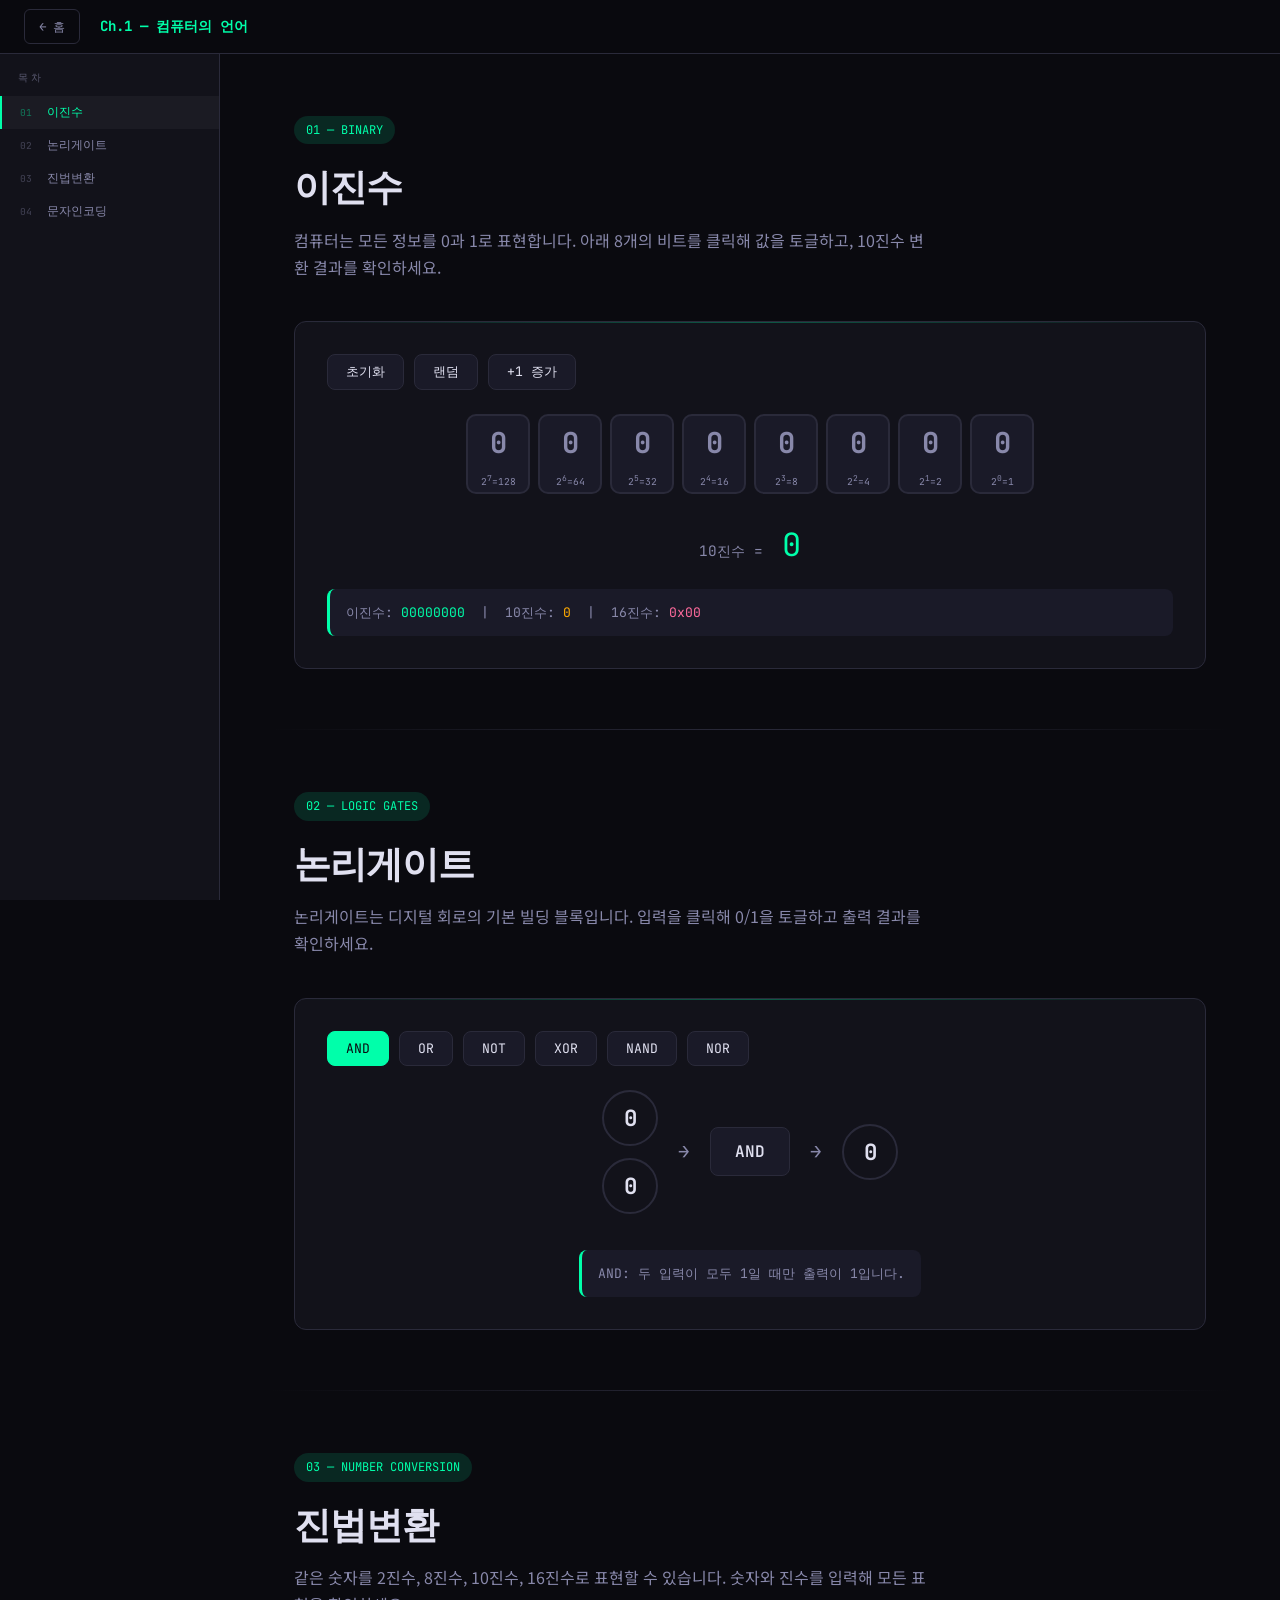
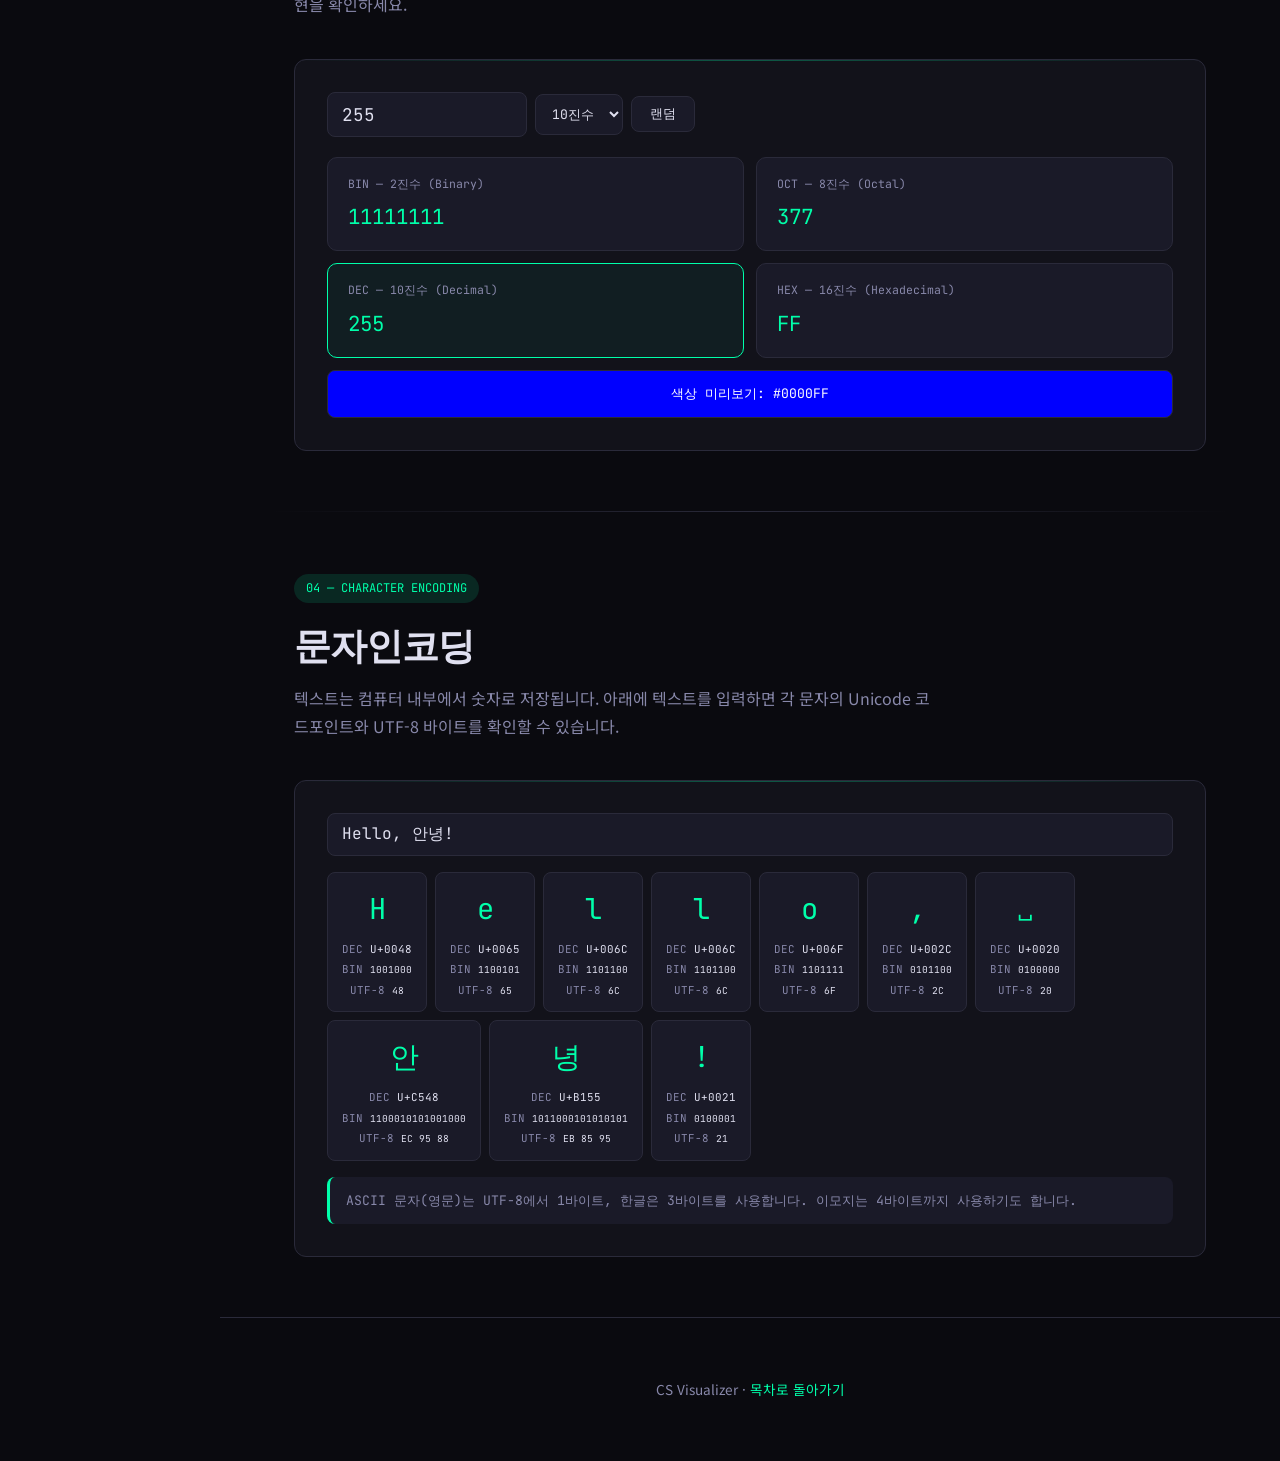
==== commit 8efce5a8: "feat: 챕터 내 섹션 사이드바 네비게이션 추가 - sidebar.js: IntersectionObserver 기반 자동 섹션 감지 + 하이라이트 - 챕터 색상으로 활성 링크 강" ====
--- a/ch1.html
+++ b/ch1.html
@@ -418,5 +418,6 @@
 convertNum();
 updateEncoding();
 </script>
+<script src="sidebar.js"></script>
 </body>
 </html>
--- a/style.css
+++ b/style.css
@@ -445,3 +445,24 @@
 .dist-cell.updated{border-color:var(--accent);background:rgba(0,255,170,0.08);color:var(--accent);}
 .dist-cell .dc-node{color:var(--text-dim);font-size:0.65rem;}
 .dist-cell .dc-val{color:var(--accent3);font-size:0.9rem;}
+
+/* ===== SIDEBAR ===== */
+.sidebar{position:fixed;top:54px;left:0;bottom:0;width:220px;background:var(--surface);border-right:1px solid var(--border);overflow-y:auto;z-index:90;padding:16px 0;transition:transform 0.28s cubic-bezier(.4,0,.2,1);scrollbar-width:thin;scrollbar-color:var(--border) transparent;}
+.sidebar::-webkit-scrollbar{width:3px;}.sidebar::-webkit-scrollbar-thumb{background:var(--border);border-radius:2px;}
+.sidebar-title{font-family:'JetBrains Mono',monospace;font-size:0.6rem;color:var(--text-dim);letter-spacing:2.5px;padding:0 18px 10px;text-transform:uppercase;opacity:0.6;}
+.sidebar-link{display:flex;align-items:center;gap:9px;padding:8px 18px;font-family:'JetBrains Mono',monospace;font-size:0.76rem;color:var(--text-dim);text-decoration:none;border-left:2px solid transparent;transition:all 0.18s;line-height:1.4;}
+.sidebar-link:hover{color:var(--text);background:var(--surface2);}
+.sidebar-link.active{border-left-color:currentColor;background:rgba(255,255,255,0.04);}
+.sidebar-num{font-size:0.6rem;opacity:0.4;min-width:18px;flex-shrink:0;}
+.sidebar-label{flex:1;word-break:keep-all;}
+.has-sidebar{padding-left:220px;}
+.sidebar-overlay{display:none;position:fixed;inset:0;background:rgba(0,0,0,0.5);z-index:89;backdrop-filter:blur(2px);}
+.sidebar-toggle{display:none;position:fixed;bottom:20px;right:20px;width:46px;height:46px;background:var(--surface);border:1px solid var(--border);border-radius:50%;cursor:pointer;z-index:200;font-size:1.1rem;align-items:center;justify-content:center;box-shadow:0 4px 20px rgba(0,0,0,0.5);color:var(--text);transition:all 0.2s;}
+.sidebar-toggle:hover{border-color:var(--accent);color:var(--accent);}
+@media(max-width:820px){
+  .sidebar{transform:translateX(-220px);}
+  .sidebar.open{transform:translateX(0);}
+  .sidebar-overlay.open{display:block;}
+  .sidebar-toggle{display:flex;}
+  .has-sidebar{padding-left:0;}
+}
